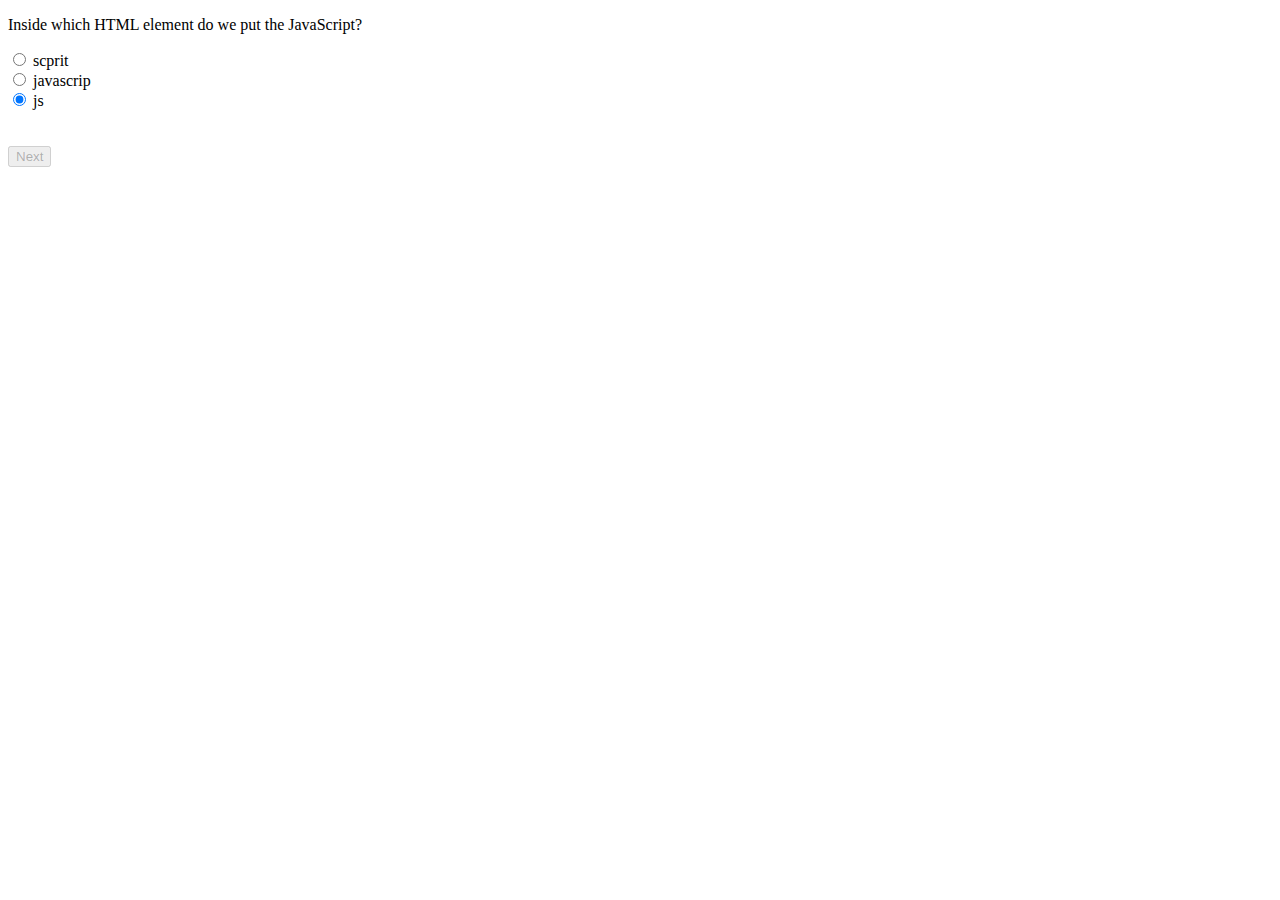
==== index.html @ d9b1ef6e "work done" ====
<!DOCTYPE html>
<html lang="en">
<head>
    <meta charset="UTF-8">
    <meta name="viewport" content="width=device-width, initial-scale=1.0">
    <title>Document</title>
</head>
<body>
    
<div id="question-box">
    <!-- <label  >
    <input type="radio" checked>
    abc
</label> -->
</div>

<button id="next-btn" disabled>Next</button>

    <script src="app.js"></script>
</body>
</html>
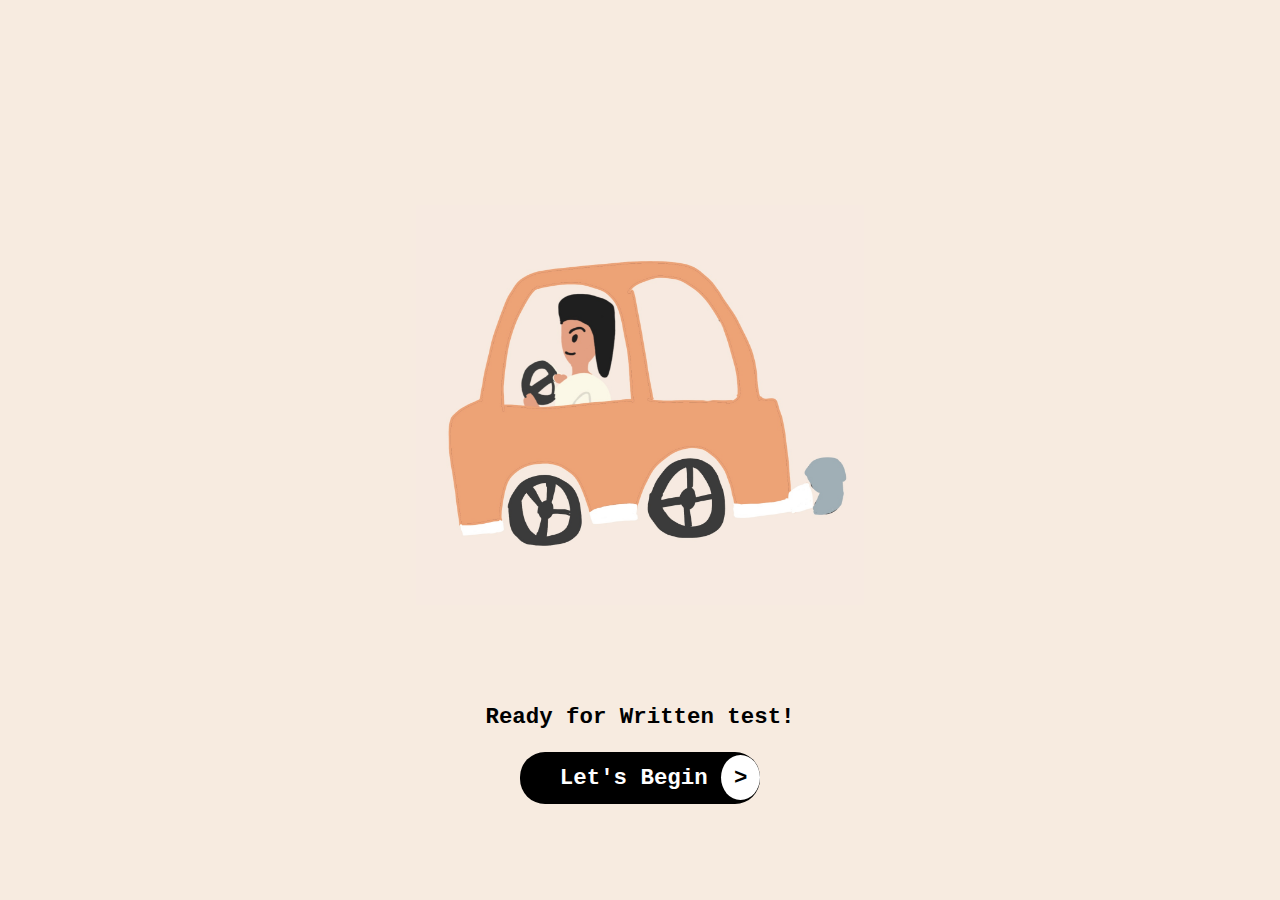
==== commit 94fe7341: "work done" ====
--- a/index.html
+++ b/index.html
@@ -4,17 +4,28 @@
     <meta charset="UTF-8">
     <meta name="viewport" content="width=device-width, initial-scale=1.0">
     <title>Document</title>
+    <link rel="stylesheet" href="style.css">
 </head>
 <body>
-    
-<div id="question-box">
-    <!-- <label  >
+  
+    <div class="container">
+        <div class="img">
+            <img src="./assests/driving_img1.jpg" alt="driving_img">
+        </div>
+        <div class="start-btn">
+            <p>Ready for Written test!</p>
+            <a href="./question.html">Let's Begin <span>></span></a>
+        </div>
+    </div>
+
+<!-- <div id="question-box">
+    <label  >
     <input type="radio" checked>
     abc
-</label> -->
+</label> 
 </div>
 
-<button id="next-btn" disabled>Next</button>
+<button id="next-btn" disabled>Next</button> -->
 
     <script src="app.js"></script>
 </body>
--- a/style.css
+++ b/style.css
@@ -0,0 +1,211 @@
+/* Basic reset */
+*{
+    padding: 0;
+    margin: 0;
+    box-sizing: border-box;
+}
+
+.container{
+width: 100%;
+height: 100vh;
+background-color: rgba(243, 225, 209, 0.666);
+display: flex;
+align-items: center;
+justify-content: center;
+flex-direction: column;
+}
+
+.img{
+    width: 70%;
+height: 65vh;
+display: flex;
+align-items: center;
+justify-content: center;
+}
+
+.img img{
+    width: 50%;
+    height: 400px;
+}
+
+.start-btn{
+    
+    width: 50%;
+    height: 10vh;
+    display: flex;
+    align-items: center;
+    justify-content: center;
+    flex-direction: column;
+}
+
+.start-btn p{
+   font-size: 1.4rem;
+   font-weight: 600;
+   font-family: 'Courier New', Courier, monospace;
+   padding: 1em;
+}
+
+.start-btn a{
+    padding:0.8rem  0rem 0.8rem 2.5rem ;
+    font-size: 1.4rem;
+    font-weight: 600;
+    font-family: 'Courier New', Courier, monospace;
+    color: #ffffff;
+    background-color: black;
+    border: none;
+    outline: none;
+    border-radius: 25px;
+    text-decoration: none;
+}
+
+.start-btn a span{
+    font-weight: 700;
+    padding: 0.6rem 0.8rem;
+    background-color: #ffffff;
+    color: black;
+    border-radius: 50%;
+}
+
+
+/* Question page styling */
+
+#question-box{
+    width: 100%;
+    height: 100vh;
+    display: flex;
+    /* align-items: center;
+    justify-content: center; */
+    flex-direction: column;
+}
+
+.question-no{
+    width: 100%;
+    height: 9vh;
+    display: flex;
+    align-items: center;
+    justify-content: center;
+    background-color: burlywood;
+}
+.question-no a{
+    float: left;
+    font-weight: 700;
+    font-size: 1.5rem;
+    color:#ffffff ;
+    text-decoration: none;
+}
+
+.question-no p{
+    width: 100%;
+    text-align: center;
+    font-size: 1.3rem;
+    font-weight: 700;
+    font-family: 'Courier New', Courier, monospace;
+    padding-left: 1.5rem;
+}
+
+.question-answer{
+    width: 100%;
+    height: 90vh;
+    display: flex;
+    align-items: center;
+    justify-content: center;
+    flex-direction: column;
+    margin: 1rem 0rem;
+}
+
+.quiz{
+    width: 35%;
+    height: 20vh;
+    display: flex;
+    align-items: center;
+    justify-content: center;
+    flex-direction: column;
+    background-color: rgb(255, 255, 255);
+    margin: 1rem 0rem;
+    border-radius: 10px;
+    border-top-right-radius: 110px;
+}
+
+.options{
+    width: 35%;
+    height: 40vh;
+    display: flex;
+    align-items: center;
+    justify-content: center;
+    flex-direction: column;
+    padding: 1rem;
+    margin: 2rem;
+}
+
+.options label{
+    width: 100%;
+    height: 40vh;
+    display: flex;
+    padding: 1rem;
+    margin: 1rem;
+    border-radius: 15px;
+    background-color: burlywood;
+}
+
+#next-btn{
+    width: 90%;
+    display: flex;
+    justify-content: right;
+
+}
+
+#next-btn a{
+    padding:0.8rem  0rem 0.8rem 2.5rem ;
+    font-size: 1.4rem;
+    font-weight: 600;
+    font-family: 'Courier New', Courier, monospace;
+    color: #ffffff;
+    background-color: black;
+    border: none;
+    outline: none;
+    border-radius: 25px;
+    text-decoration: none;
+}
+
+#next-btn a span{
+    font-weight: 600;
+    padding: 0.6rem 0.8rem;
+    background-color: #ffffff;
+    color: black;
+    border-radius: 50%;
+}
+
+.result{
+    width: 100%;
+    height: 90vh;
+    display: flex;
+    align-items: center;
+    justify-content: center;
+    flex-direction: column;
+    margin: 1rem 0rem;
+    gap: 5%;
+    font-family: 'Courier New', Courier, monospace;
+}
+.result p{
+    font-size: 1.2rem;
+    font-weight: 900;
+}
+
+.result h1{
+   font-size: 4rem;
+   font-weight: 900;
+   margin: 2rem;
+}
+
+.result a{
+    padding:0.7rem 1.5rem  ;
+    font-size: 1.4rem;
+    font-weight: 600;
+    font-family: 'Courier New', Courier, monospace;
+    color: #ffffff;
+    background-color: black;
+    border: none;
+    outline: none;
+    border-radius: 25px;
+    text-decoration: none;
+}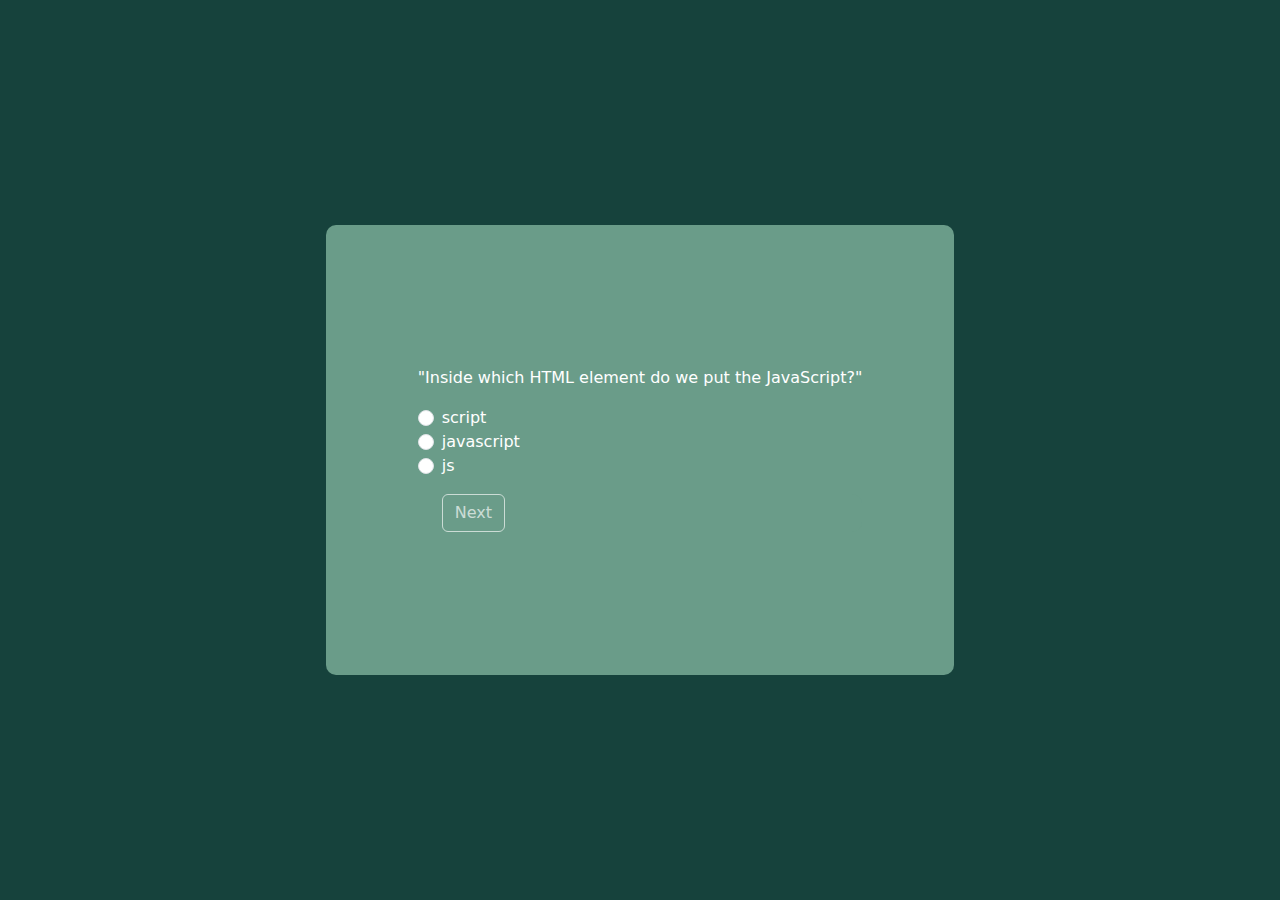
==== commit efaba1ed: "new-assignment" ====
--- a/index.html
+++ b/index.html
@@ -1,5 +1,5 @@
 <!DOCTYPE html>
-<html lang="en">
+<!-- <html lang="en">
 <head>
     <meta charset="UTF-8">
     <meta name="viewport" content="width=device-width, initial-scale=1.0">
@@ -18,15 +18,39 @@
         </div>
     </div>
 
-<!-- <div id="question-box">
+<div id="question-box">
     <label  >
     <input type="radio" checked>
     abc
 </label> 
 </div>
 
-<button id="next-btn" disabled>Next</button> -->
+<button id="next-btn" disabled>Next</button>
 
     <script src="app.js"></script>
 </body>
+</html> -->
+
+<!DOCTYPE html>
+<html lang="en">
+    <head>
+        <meta charset="UTF-8">
+        <meta name="viewport" content="width=device-width, initial-scale=1.0">
+        <title>Document</title>
+        <link
+            href="https://cdn.jsdelivr.net/npm/bootstrap@5.3.3/dist/css/bootstrap.min.css"
+            rel="stylesheet"
+            integrity="sha384-QWTKZyjpPEjISv5WaRU9OFeRpok6YctnYmDr5pNlyT2bRjXh0JMhjY6hW+ALEwIH"
+            crossorigin="anonymous"
+        >
+        <script src="https://cdn.jsdelivr.net/npm/bootstrap@5.3.3/dist/js/bootstrap.bundle.min.js" integrity="sha384-YvpcrYf0tY3lHB60NNkmXc5s9fDVZLESaAA55NDzOxhy9GkcIdslK1eN7N6jIeHz" crossorigin="anonymous"></script>
+        <link rel="stylesheet" href="style.css">
+    </head>
+    <body>
+        <div class="container-fluid d-flex flex-column justify-content-center align-items-center h-100 w-100">
+            <!-- Questions div -->
+            <div id="questions" class="qBox d-flex justify-content-center align-items-center text-white"></div>
+        </div>
+        <script src="app.js"></script>
+    </body>
 </html>--- a/style.css
+++ b/style.css
@@ -1,9 +1,10 @@
-/* Basic reset */
+/* Basic reset
 *{
     padding: 0;
     margin: 0;
     box-sizing: border-box;
 }
+
 
 .container{
 width: 100%;
@@ -67,14 +68,13 @@
 }
 
 
-/* Question page styling */
-
-#question-box{
+Question page styling
+
+.question-box{
     width: 100%;
     height: 100vh;
     display: flex;
-    /* align-items: center;
-    justify-content: center; */
+    
     flex-direction: column;
 }
 
@@ -120,12 +120,19 @@
     align-items: center;
     justify-content: center;
     flex-direction: column;
-    background-color: rgb(255, 255, 255);
+    background-color: burlywood;
     margin: 1rem 0rem;
     border-radius: 10px;
     border-top-right-radius: 110px;
 }
 
+.quiz p{
+    width: 80%;
+    color: rgb(49, 49, 49);
+    font-family:  Courier, monospace;
+    font-weight: 800;
+}
+
 .options{
     width: 35%;
     height: 40vh;
@@ -143,18 +150,29 @@
     display: flex;
     padding: 1rem;
     margin: 1rem;
+    gap: 2%;
+    color: rgb(49, 49, 49);
+    font-family:  Courier, monospace;
+    font-weight: 800;
     border-radius: 15px;
     background-color: burlywood;
-}
-
-#next-btn{
+    outline: none;
+    border: none;
+    cursor: pointer;
+}
+
+.option:checked{
+    background-color: chocolate;
+}
+
+.next-button{
     width: 90%;
     display: flex;
     justify-content: right;
 
 }
 
-#next-btn a{
+.prev , .next{
     padding:0.8rem  0rem 0.8rem 2.5rem ;
     font-size: 1.4rem;
     font-weight: 600;
@@ -167,7 +185,7 @@
     text-decoration: none;
 }
 
-#next-btn a span{
+.prev span , .next span{
     font-weight: 600;
     padding: 0.6rem 0.8rem;
     background-color: #ffffff;
@@ -208,4 +226,60 @@
     outline: none;
     border-radius: 25px;
     text-decoration: none;
+}
+
+.display{
+    background-color: rgb(173, 172, 172);
+    color: rgb(110, 110, 110);
+    padding:0.8rem  0rem 0.8rem 2.5rem ;
+    font-size: 1.4rem;
+    font-weight: 600;
+    font-family: 'Courier New', Courier, monospace;
+    border: none;
+    outline: none;
+    border-radius: 25px;
+    text-decoration: none;
+    
+    cursor: pointer;
+    
+}
+.display span{
+    font-weight: 600;
+    padding: 0.6rem 0.8rem;
+    background-color: #ffffff;
+    color: rgb(117, 117, 117);
+    border-radius: 50%;
+} */
+
+
+
+
+/* // */
+
+
+.container-fluid{
+    height: 100vh !important;
+    background-color: #16423C;
+    border: 0;
+}
+.qBox{
+    background-color: #6A9C89;
+    width: 50%;
+    height: 50%;
+    border-radius: 10px;
+}
+
+.btn-div{
+    /* width: 50%;   */
+    border-radius: 10px;
+  background-color: #6A9C89 !important;
+}
+
+.btn-div button{
+    background-color: #16423C;
+    
+}
+.btn-div button:hover{
+    background-color: #16423C;
+
 }--- a/style.css
+++ b/style.css
@@ -1,9 +1,10 @@
-/* Basic reset */
+/* Basic reset
 *{
     padding: 0;
     margin: 0;
     box-sizing: border-box;
 }
+
 
 .container{
 width: 100%;
@@ -67,14 +68,13 @@
 }
 
 
-/* Question page styling */
-
-#question-box{
+Question page styling
+
+.question-box{
     width: 100%;
     height: 100vh;
     display: flex;
-    /* align-items: center;
-    justify-content: center; */
+    
     flex-direction: column;
 }
 
@@ -120,12 +120,19 @@
     align-items: center;
     justify-content: center;
     flex-direction: column;
-    background-color: rgb(255, 255, 255);
+    background-color: burlywood;
     margin: 1rem 0rem;
     border-radius: 10px;
     border-top-right-radius: 110px;
 }
 
+.quiz p{
+    width: 80%;
+    color: rgb(49, 49, 49);
+    font-family:  Courier, monospace;
+    font-weight: 800;
+}
+
 .options{
     width: 35%;
     height: 40vh;
@@ -143,18 +150,29 @@
     display: flex;
     padding: 1rem;
     margin: 1rem;
+    gap: 2%;
+    color: rgb(49, 49, 49);
+    font-family:  Courier, monospace;
+    font-weight: 800;
     border-radius: 15px;
     background-color: burlywood;
-}
-
-#next-btn{
+    outline: none;
+    border: none;
+    cursor: pointer;
+}
+
+.option:checked{
+    background-color: chocolate;
+}
+
+.next-button{
     width: 90%;
     display: flex;
     justify-content: right;
 
 }
 
-#next-btn a{
+.prev , .next{
     padding:0.8rem  0rem 0.8rem 2.5rem ;
     font-size: 1.4rem;
     font-weight: 600;
@@ -167,7 +185,7 @@
     text-decoration: none;
 }
 
-#next-btn a span{
+.prev span , .next span{
     font-weight: 600;
     padding: 0.6rem 0.8rem;
     background-color: #ffffff;
@@ -208,4 +226,60 @@
     outline: none;
     border-radius: 25px;
     text-decoration: none;
+}
+
+.display{
+    background-color: rgb(173, 172, 172);
+    color: rgb(110, 110, 110);
+    padding:0.8rem  0rem 0.8rem 2.5rem ;
+    font-size: 1.4rem;
+    font-weight: 600;
+    font-family: 'Courier New', Courier, monospace;
+    border: none;
+    outline: none;
+    border-radius: 25px;
+    text-decoration: none;
+    
+    cursor: pointer;
+    
+}
+.display span{
+    font-weight: 600;
+    padding: 0.6rem 0.8rem;
+    background-color: #ffffff;
+    color: rgb(117, 117, 117);
+    border-radius: 50%;
+} */
+
+
+
+
+/* // */
+
+
+.container-fluid{
+    height: 100vh !important;
+    background-color: #16423C;
+    border: 0;
+}
+.qBox{
+    background-color: #6A9C89;
+    width: 50%;
+    height: 50%;
+    border-radius: 10px;
+}
+
+.btn-div{
+    /* width: 50%;   */
+    border-radius: 10px;
+  background-color: #6A9C89 !important;
+}
+
+.btn-div button{
+    background-color: #16423C;
+    
+}
+.btn-div button:hover{
+    background-color: #16423C;
+
 }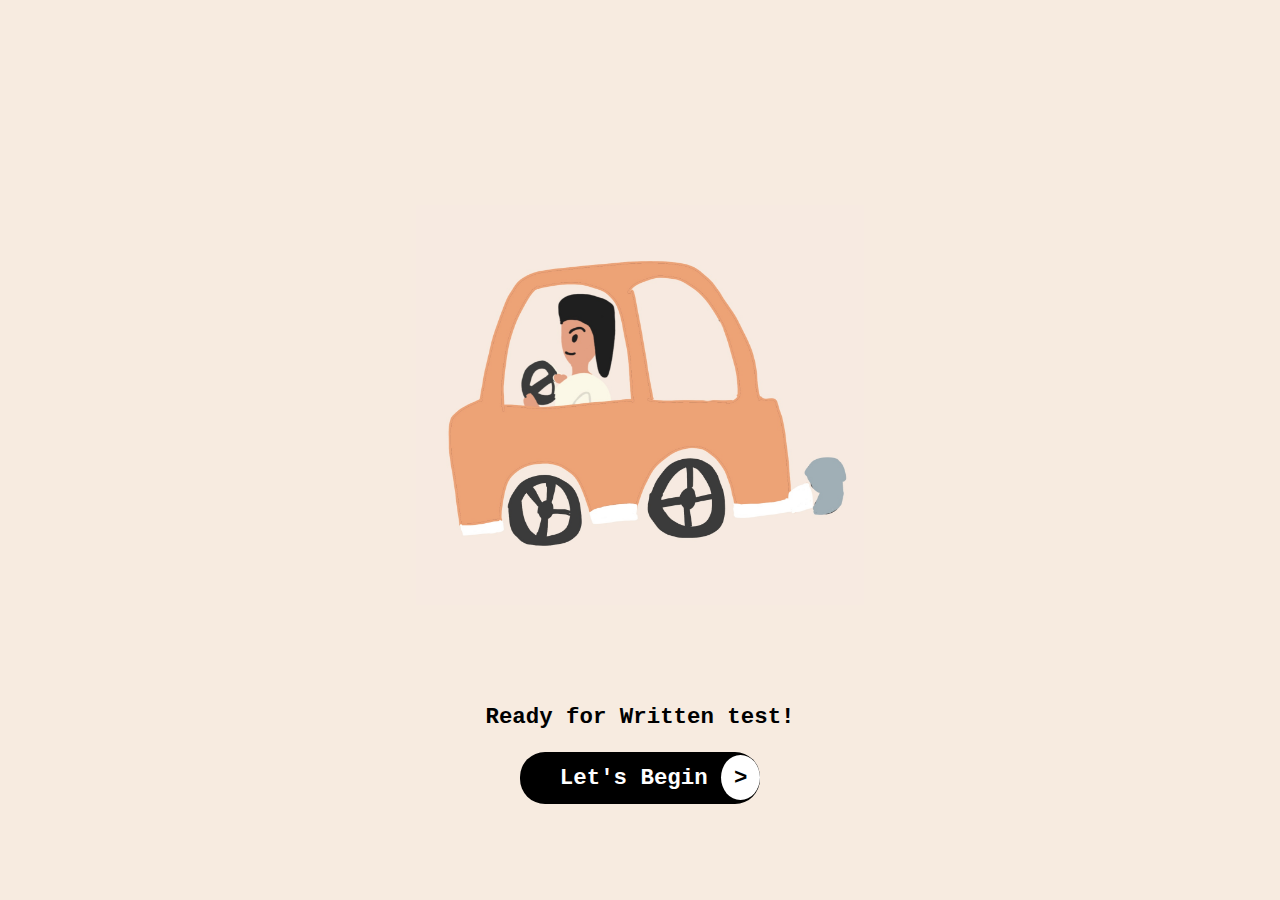
==== commit 20d2eefd: "quiz-app" ====
--- a/index.html
+++ b/index.html
@@ -1,9 +1,9 @@
 <!DOCTYPE html>
-<!-- <html lang="en">
+<html lang="en">
 <head>
     <meta charset="UTF-8">
     <meta name="viewport" content="width=device-width, initial-scale=1.0">
-    <title>Document</title>
+    <title>Quiz Application</title>
     <link rel="stylesheet" href="style.css">
 </head>
 <body>
@@ -12,25 +12,25 @@
         <div class="img">
             <img src="./assests/driving_img1.jpg" alt="driving_img">
         </div>
-        <div class="start-btn">
+        <div class="start-content">
             <p>Ready for Written test!</p>
-            <a href="./question.html">Let's Begin <span>></span></a>
+            <button id="start-btn">Let's Begin <span>></span></button>
         </div>
     </div>
 
-<div id="question-box">
+<!-- <div id="question-box">
     <label  >
     <input type="radio" checked>
     abc
 </label> 
-</div>
+</div> -->
 
-<button id="next-btn" disabled>Next</button>
+<!-- <button id="next-btn" disabled>Next</button> -->
 
     <script src="app.js"></script>
 </body>
-</html> -->
-
+</html>
+<!-- 
 <!DOCTYPE html>
 <html lang="en">
     <head>
@@ -48,9 +48,9 @@
     </head>
     <body>
         <div class="container-fluid d-flex flex-column justify-content-center align-items-center h-100 w-100">
-            <!-- Questions div -->
+            Questions div
             <div id="questions" class="qBox d-flex justify-content-center align-items-center text-white"></div>
         </div>
         <script src="app.js"></script>
     </body>
-</html>+</html> -->--- a/style.css
+++ b/style.css
@@ -1,4 +1,4 @@
-/* Basic reset
+/* Basic reset */
 *{
     padding: 0;
     margin: 0;
@@ -29,7 +29,7 @@
     height: 400px;
 }
 
-.start-btn{
+.start-content{
     
     width: 50%;
     height: 10vh;
@@ -39,14 +39,14 @@
     flex-direction: column;
 }
 
-.start-btn p{
+.start-content p{
    font-size: 1.4rem;
    font-weight: 600;
    font-family: 'Courier New', Courier, monospace;
    padding: 1em;
 }
 
-.start-btn a{
+#start-btn{
     padding:0.8rem  0rem 0.8rem 2.5rem ;
     font-size: 1.4rem;
     font-weight: 600;
@@ -57,18 +57,20 @@
     outline: none;
     border-radius: 25px;
     text-decoration: none;
-}
-
-.start-btn a span{
+    cursor: pointer;
+}
+
+#start-btn span{
     font-weight: 700;
     padding: 0.6rem 0.8rem;
     background-color: #ffffff;
     color: black;
     border-radius: 50%;
-}
-
-
-Question page styling
+    cursor: pointer;
+}
+
+
+/* Question page styling */
 
 .question-box{
     width: 100%;
@@ -86,21 +88,20 @@
     justify-content: center;
     background-color: burlywood;
 }
-.question-no a{
+/* .question-no a{
     float: left;
     font-weight: 700;
     font-size: 1.5rem;
     color:#ffffff ;
     text-decoration: none;
-}
-
-.question-no p{
-    width: 100%;
-    text-align: center;
+} */
+
+#quiz-no{
+    width: 100%;
     font-size: 1.3rem;
     font-weight: 700;
-    font-family: 'Courier New', Courier, monospace;
-    padding-left: 1.5rem;
+    text-align: center;
+    font-family: 'Courier New', Courier, monospace;
 }
 
 .question-answer{
@@ -123,6 +124,7 @@
     background-color: burlywood;
     margin: 1rem 0rem;
     border-radius: 10px;
+    
     border-top-right-radius: 110px;
 }
 
@@ -166,10 +168,20 @@
 }
 
 .next-button{
+    width: 100%;
+    display: flex;
+    justify-content: right;
+
+}
+
+.buttons{
     width: 90%;
     display: flex;
-    justify-content: right;
-
+}
+.prev-button{
+    width: 100%;
+    display: flex;
+    justify-content: left;
 }
 
 .prev , .next{
@@ -249,7 +261,7 @@
     background-color: #ffffff;
     color: rgb(117, 117, 117);
     border-radius: 50%;
-} */
+}
 
 
 
--- a/style.css
+++ b/style.css
@@ -1,4 +1,4 @@
-/* Basic reset
+/* Basic reset */
 *{
     padding: 0;
     margin: 0;
@@ -29,7 +29,7 @@
     height: 400px;
 }
 
-.start-btn{
+.start-content{
     
     width: 50%;
     height: 10vh;
@@ -39,14 +39,14 @@
     flex-direction: column;
 }
 
-.start-btn p{
+.start-content p{
    font-size: 1.4rem;
    font-weight: 600;
    font-family: 'Courier New', Courier, monospace;
    padding: 1em;
 }
 
-.start-btn a{
+#start-btn{
     padding:0.8rem  0rem 0.8rem 2.5rem ;
     font-size: 1.4rem;
     font-weight: 600;
@@ -57,18 +57,20 @@
     outline: none;
     border-radius: 25px;
     text-decoration: none;
-}
-
-.start-btn a span{
+    cursor: pointer;
+}
+
+#start-btn span{
     font-weight: 700;
     padding: 0.6rem 0.8rem;
     background-color: #ffffff;
     color: black;
     border-radius: 50%;
-}
-
-
-Question page styling
+    cursor: pointer;
+}
+
+
+/* Question page styling */
 
 .question-box{
     width: 100%;
@@ -86,21 +88,20 @@
     justify-content: center;
     background-color: burlywood;
 }
-.question-no a{
+/* .question-no a{
     float: left;
     font-weight: 700;
     font-size: 1.5rem;
     color:#ffffff ;
     text-decoration: none;
-}
-
-.question-no p{
-    width: 100%;
-    text-align: center;
+} */
+
+#quiz-no{
+    width: 100%;
     font-size: 1.3rem;
     font-weight: 700;
-    font-family: 'Courier New', Courier, monospace;
-    padding-left: 1.5rem;
+    text-align: center;
+    font-family: 'Courier New', Courier, monospace;
 }
 
 .question-answer{
@@ -123,6 +124,7 @@
     background-color: burlywood;
     margin: 1rem 0rem;
     border-radius: 10px;
+    
     border-top-right-radius: 110px;
 }
 
@@ -166,10 +168,20 @@
 }
 
 .next-button{
+    width: 100%;
+    display: flex;
+    justify-content: right;
+
+}
+
+.buttons{
     width: 90%;
     display: flex;
-    justify-content: right;
-
+}
+.prev-button{
+    width: 100%;
+    display: flex;
+    justify-content: left;
 }
 
 .prev , .next{
@@ -249,7 +261,7 @@
     background-color: #ffffff;
     color: rgb(117, 117, 117);
     border-radius: 50%;
-} */
+}
 
 
 
